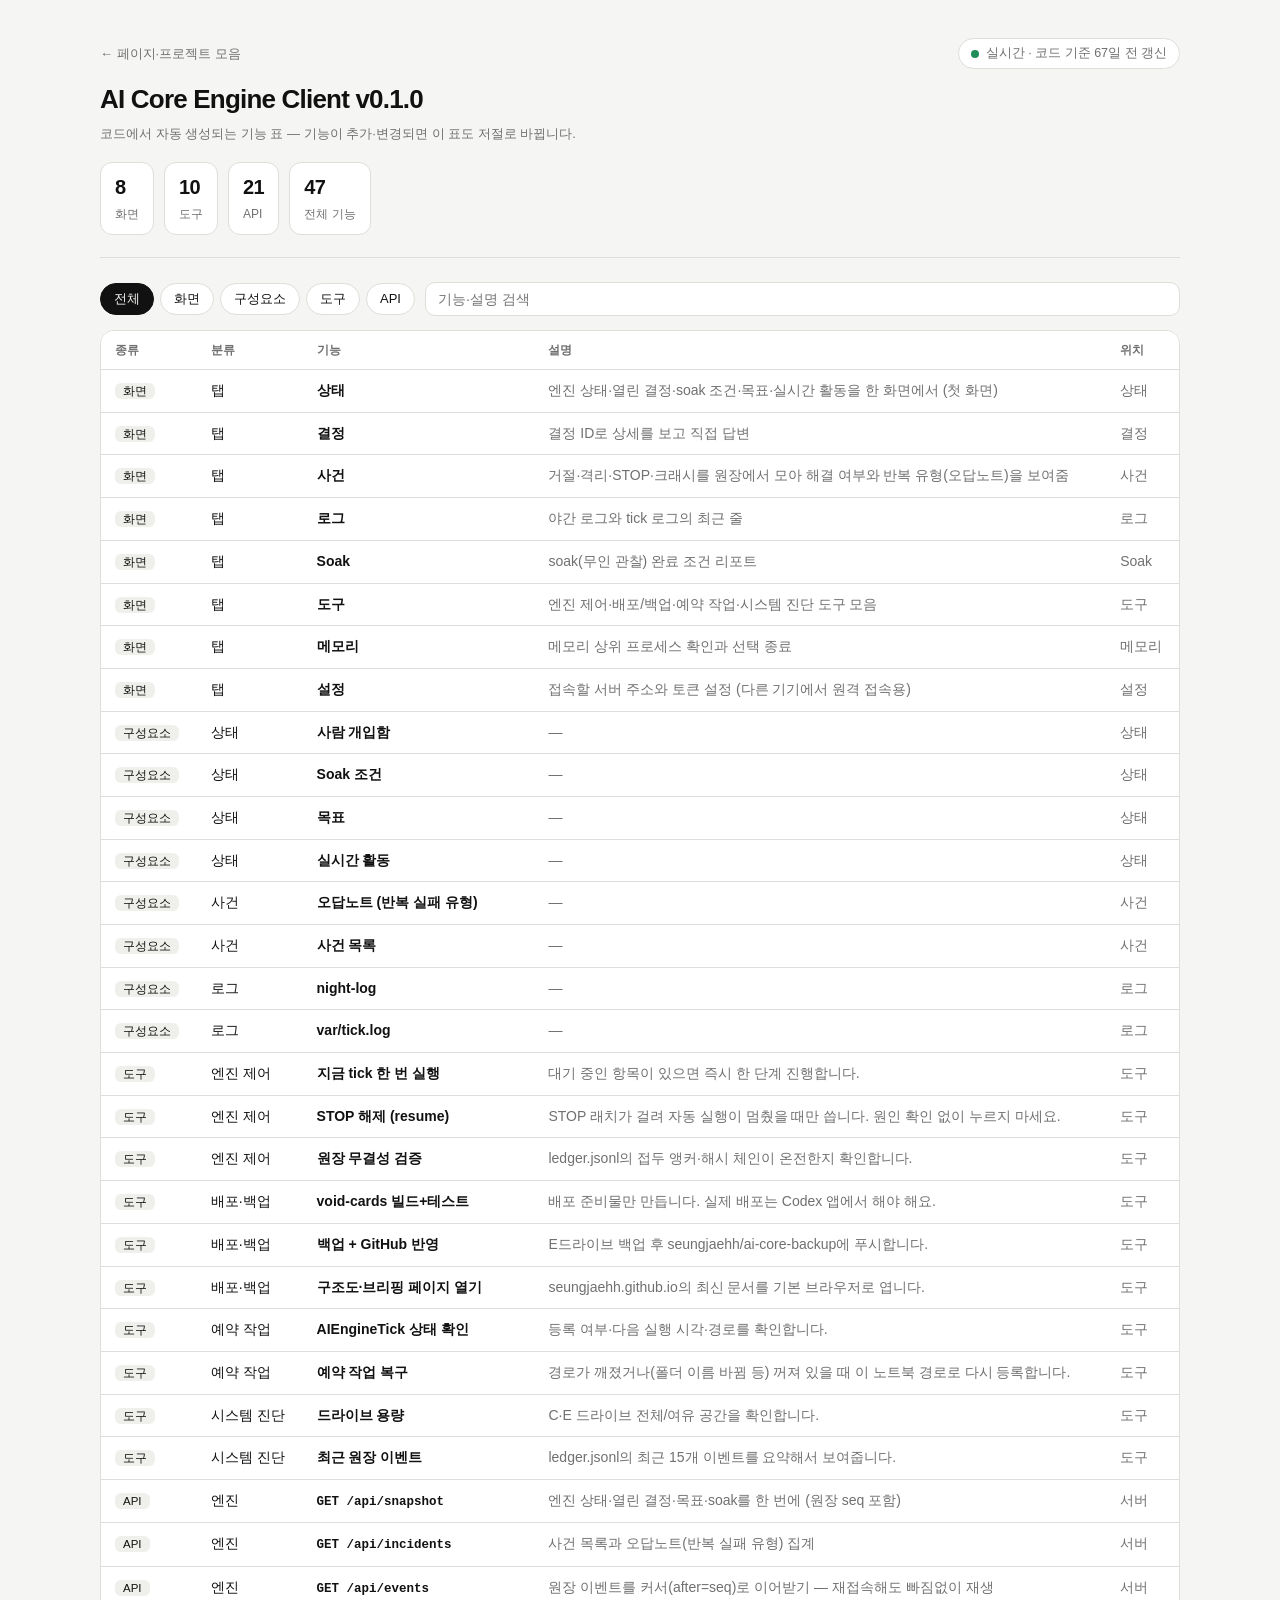
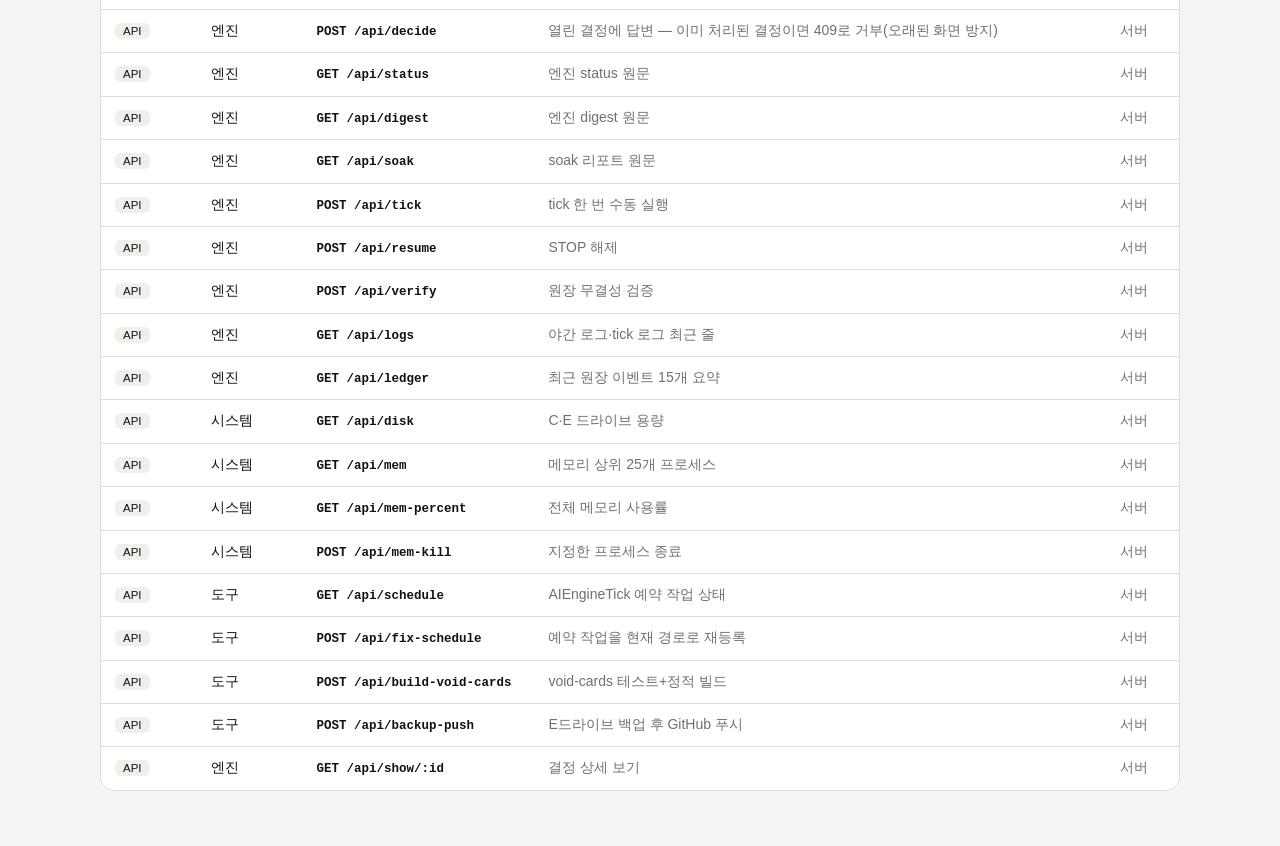
==== ai-engine-client/index.html @ 41620f81 "client features 0.1.0 (f2e60f420f7f)" ====
<!doctype html>
<html lang="ko">
<head>
<meta charset="utf-8">
<meta name="viewport" content="width=device-width, initial-scale=1">
<meta name="theme-color" content="#f5f5f3">
<meta name="description" content="AI Core Engine Client 기능 표 — 코드에서 자동 생성되어 실시간으로 갱신됩니다">
<title>클라이언트 기능표 · seungjaehh</title>
<style>
:root{color-scheme:light;--bg:#f5f5f3;--paper:#fff;--ink:#111;--muted:#707070;--line:#dededb;--soft:#efefec;--accent:#2f5fd0;--ok:#1f8f57;--new:#b4590b}
@media(prefers-color-scheme:dark){:root{color-scheme:dark;--bg:#080808;--paper:#151515;--ink:#f4f4f2;--muted:#aaa;--line:#303030;--soft:#242424;--accent:#7aa2ff;--ok:#4fd18b;--new:#f0a35a}}
*{box-sizing:border-box}
body{margin:0;background:var(--bg);color:var(--ink);font-family:-apple-system,BlinkMacSystemFont,"Segoe UI","Apple SD Gothic Neo","Noto Sans KR","Malgun Gothic",sans-serif;font-size:14px;line-height:1.55}
.wrap{width:min(1080px,calc(100% - 40px));margin:0 auto}
header{padding:38px 0 22px;border-bottom:1px solid var(--line)}
.top{display:flex;align-items:center;justify-content:space-between;gap:16px;flex-wrap:wrap}
a.back{color:var(--muted);text-decoration:none;font-size:13px}
h1{margin:10px 0 4px;font-size:26px;letter-spacing:-.8px}
.sub{color:var(--muted);font-size:13px}
.live{display:inline-flex;align-items:center;gap:7px;font-size:12.5px;color:var(--muted);background:var(--paper);border:1px solid var(--line);border-radius:999px;padding:5px 12px}
.dot{width:8px;height:8px;border-radius:50%;background:var(--ok);animation:pulse 2s infinite}
.dot.stale{background:#c9a227;animation:none}
@keyframes pulse{50%{opacity:.35}}
.chips{display:flex;gap:10px;flex-wrap:wrap;margin:18px 0 0}
.chip{background:var(--paper);border:1px solid var(--line);border-radius:12px;padding:9px 14px}
.chip b{display:block;font-size:20px;letter-spacing:-.5px}.chip span{font-size:12px;color:var(--muted)}
main{padding:24px 0 70px}
.bar{display:flex;gap:10px;align-items:center;flex-wrap:wrap;margin-bottom:14px}
.seg{display:flex;flex-wrap:wrap;gap:6px}
.seg button{border:1px solid var(--line);background:var(--paper);color:var(--ink);border-radius:999px;padding:6px 13px;font-size:13px;cursor:pointer}
.seg button[aria-pressed=true]{background:var(--ink);color:var(--bg);border-color:var(--ink)}
input[type=search]{flex:1;min-width:180px;border:1px solid var(--line);background:var(--paper);color:var(--ink);border-radius:10px;padding:8px 12px;font-size:14px}
.tbl{background:var(--paper);border:1px solid var(--line);border-radius:14px;overflow:auto}
table{border-collapse:collapse;width:100%;min-width:760px}
th{position:sticky;top:0;background:var(--paper);text-align:left;font-size:12px;color:var(--muted);font-weight:600;padding:10px 14px;border-bottom:1px solid var(--line);white-space:nowrap}
td{padding:10px 14px;border-bottom:1px solid var(--line);vertical-align:top}
tr:last-child td{border-bottom:0}
td.k span{font-size:11.5px;background:var(--soft);border-radius:6px;padding:2px 8px;white-space:nowrap}
td.n{font-weight:640;min-width:180px}td.n code{font-family:"Cascadia Mono",Consolas,monospace;font-size:12.5px;font-weight:600}
td.d{color:var(--muted);min-width:260px}td.w{white-space:nowrap;color:var(--muted)}
.badge{display:inline-block;font-size:11px;font-weight:700;border-radius:6px;padding:1px 7px;margin-left:6px;vertical-align:1px}
.badge.new{background:color-mix(in srgb,var(--new) 16%,transparent);color:var(--new)}
.badge.chg{background:color-mix(in srgb,var(--accent) 16%,transparent);color:var(--accent)}
tr.flash td{animation:flash 2.6s ease-out}
@keyframes flash{from{background:color-mix(in srgb,var(--accent) 22%,transparent)}to{background:transparent}}
.log{margin-top:22px;background:var(--paper);border:1px solid var(--line);border-radius:14px;padding:14px 18px}
.log h2{margin:0 0 8px;font-size:14px}.log ul{margin:0;padding:0;list-style:none;font-size:13px}
.log li{display:flex;gap:12px;padding:4px 0;color:var(--muted)}.log li time{min-width:118px}.log li b{color:var(--ink)}
.toast{position:fixed;left:50%;bottom:22px;transform:translate(-50%,20px);background:var(--ink);color:var(--bg);padding:10px 18px;border-radius:999px;font-size:13px;opacity:0;pointer-events:none;transition:.25s}
.toast.show{opacity:1;transform:translate(-50%,0)}
.empty{padding:26px;text-align:center;color:var(--muted)}
</style>
</head>
<body>
<div class="wrap">
  <header>
    <div class="top">
      <a class="back" href="../">← 페이지·프로젝트 모음</a>
      <span class="live" id="live"><i class="dot" id="dot"></i><span id="liveText">불러오는 중…</span></span>
    </div>
    <h1 id="title">AI Core Engine Client</h1>
    <div class="sub" id="sub">코드에서 자동 생성되는 기능 표 — 기능이 추가·변경되면 이 표도 저절로 바뀝니다.</div>
    <div class="chips" id="chips"></div>
  </header>
  <main>
    <div class="bar">
      <div class="seg" id="seg" role="group" aria-label="종류 필터"></div>
      <input id="q" type="search" placeholder="기능·설명 검색" autocomplete="off" spellcheck="false" aria-label="검색">
    </div>
    <div class="tbl"><table>
      <thead><tr><th>종류</th><th>분류</th><th>기능</th><th>설명</th><th>위치</th></tr></thead>
      <tbody id="rows"></tbody>
    </table></div>
    <div class="log" id="logBox" hidden><h2>최근 변경</h2><ul id="log"></ul></div>
  </main>
</div>
<div class="toast" id="toast" role="status"></div>
<script>
const $ = s => document.querySelector(s)
const KINDS = ['전체', '화면', '구성요소', '도구', 'API']
const WEEK = 7 * 24 * 3600 * 1000
let data = null, kind = '전체', lastOkAt = 0
let seen = new Set()

const mk = (tag, cls, text) => { const n = document.createElement(tag); if (cls) n.className = cls; if (text != null) n.textContent = text; return n }
const ago = ts => { const s = Math.max(0, (Date.now() - ts) / 1000); return s < 60 ? '방금' : s < 3600 ? `${Math.floor(s / 60)}분 전` : s < 86400 ? `${Math.floor(s / 3600)}시간 전` : `${Math.floor(s / 86400)}일 전` }

function renderSeg() {
  const seg = $('#seg'); seg.replaceChildren()
  for (const k of KINDS) {
    const b = mk('button', null, k); b.setAttribute('aria-pressed', String(k === kind))
    b.onclick = () => { kind = k; renderSeg(); renderRows() }
    seg.append(b)
  }
}

function renderChips() {
  const c = data.counts, box = $('#chips'); box.replaceChildren()
  for (const [label, n] of [['화면', c.screens], ['도구', c.tools], ['API', c.api], ['전체 기능', c.total]]) {
    const d = mk('div', 'chip'); d.append(mk('b', null, String(n)), mk('span', null, label)); box.append(d)
  }
}

function renderRows(flashIds = new Set()) {
  const q = $('#q').value.trim().toLowerCase(), body = $('#rows'); body.replaceChildren()
  const rows = data.features.filter(r => (kind === '전체' || r.kind === kind) && (!q || `${r.name} ${r.description} ${r.category} ${r.where}`.toLowerCase().includes(q)))
  if (!rows.length) { const tr = mk('tr'), td = mk('td', 'empty', '해당하는 기능 없음'); td.colSpan = 5; tr.append(td); body.append(tr); return }
  for (const r of rows) {
    const tr = mk('tr', flashIds.has(r.id) ? 'flash' : ''), name = mk('td', 'n')
    name.append(r.kind === 'API' ? mk('code', null, r.name) : document.createTextNode(r.name))
    if (r.firstSeen && Date.now() - Date.parse(r.firstSeen) < WEEK) name.append(mk('span', 'badge new', 'NEW'))
    else if (r.changedAt && Date.now() - Date.parse(r.changedAt) < WEEK) name.append(mk('span', 'badge chg', '변경'))
    const kd = mk('td', 'k'); kd.append(mk('span', null, r.kind))
    tr.append(kd, mk('td', null, r.category), name, mk('td', 'd', r.description || '—'), mk('td', 'w', r.where))
    body.append(tr)
  }
}

function renderLog() {
  const list = $('#log'); list.replaceChildren()
  const items = (data.changeLog ?? []).slice(0, 12)
  $('#logBox').hidden = !items.length
  for (const c of items) {
    const li = mk('li'), t = mk('time', null, new Date(c.at).toLocaleString('ko-KR', { hour12: false }))
    li.append(t, mk('b', null, c.type), document.createTextNode(c.name)); list.append(li)
  }
}

function toast(msg) { const t = $('#toast'); t.textContent = msg; t.classList.add('show'); setTimeout(() => t.classList.remove('show'), 3800) }

function renderLive() {
  const stale = Date.now() - lastOkAt > 150_000
  $('#dot').classList.toggle('stale', stale)
  $('#liveText').textContent = stale ? '연결 확인 중…' : `실시간 · 코드 기준 ${ago(Date.parse(data.generatedAt))} 갱신`
}

async function load(first) {
  try {
    const res = await fetch(`features.json?t=${Date.now()}`, { cache: 'no-store' })
    if (!res.ok) throw new Error(res.status)
    const next = await res.json()
    lastOkAt = Date.now()
    const changed = !data || next.contentHash !== data.contentHash
    const flash = new Set()
    if (data && changed) {
      const before = new Map(data.features.map(f => [f.id, f.description + f.name]))
      for (const f of next.features) if (!before.has(f.id) || before.get(f.id) !== f.description + f.name) flash.add(f.id)
    }
    data = next
    if (changed) {
      $('#title').textContent = `${data.product} v${data.version}`
      renderChips(); renderRows(flash); renderLog()
      if (!first && flash.size) toast(`기능표가 갱신됐어요 — ${flash.size}개 추가/변경`)
      else if (!first) toast('기능표가 갱신됐어요')
    }
    renderLive()
  } catch { if (data) renderLive(); else $('#liveText').textContent = '불러오기 실패 — 잠시 후 다시 시도' }
}

renderSeg()
$('#q').addEventListener('input', () => data && renderRows())
load(true)
setInterval(load, 30_000)
setInterval(() => data && renderLive(), 15_000)
</script>
</body>
</html>
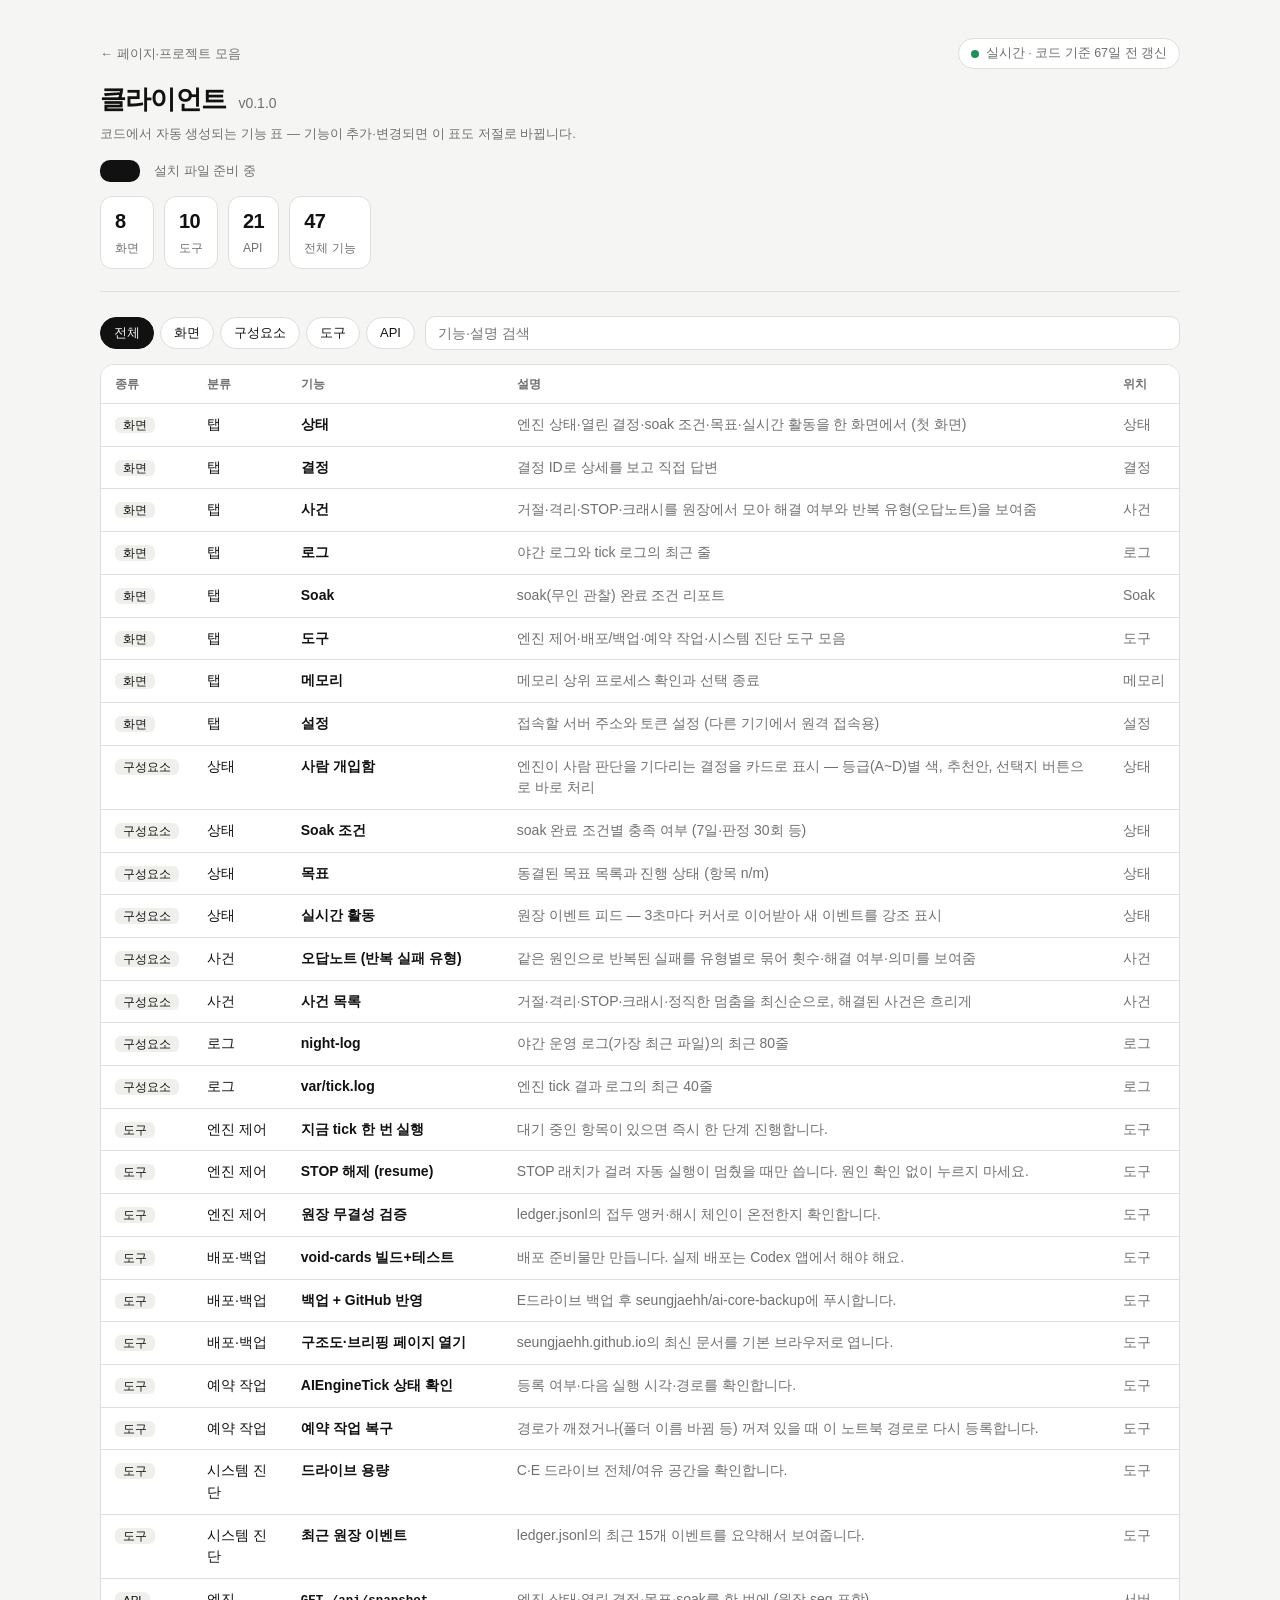
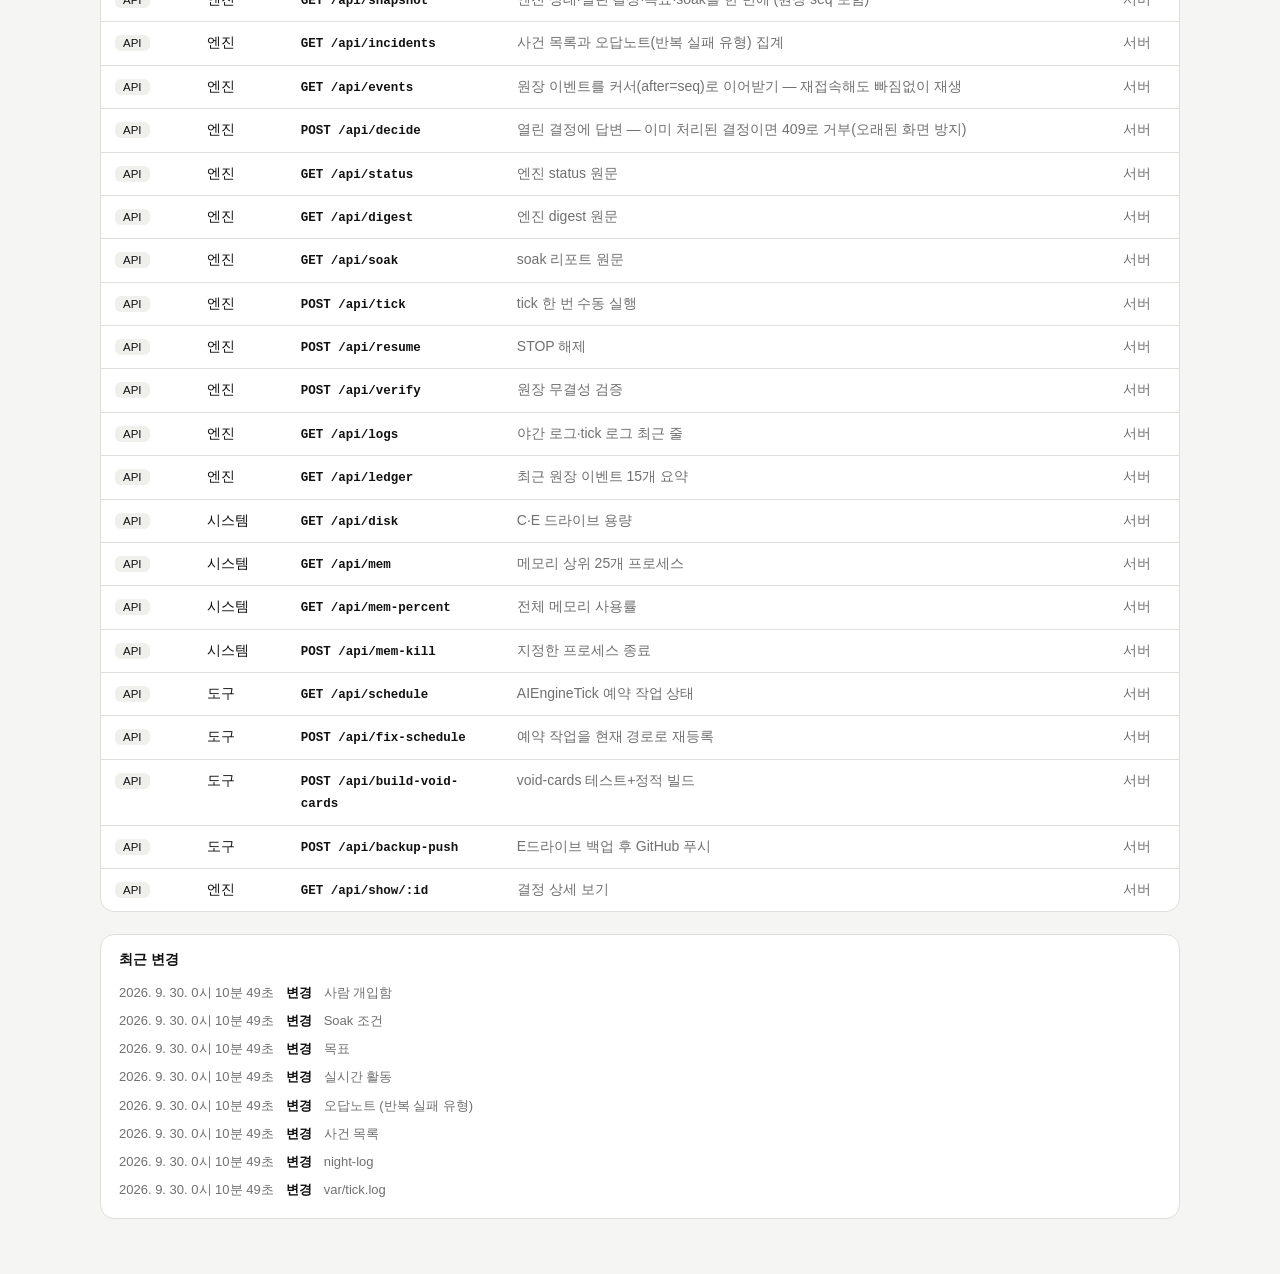
==== commit 551a71d8: "client features 0.1.0 (4671040fbbac)" ====
--- a/ai-engine-client/index.html
+++ b/ai-engine-client/index.html
@@ -4,8 +4,8 @@
 <meta charset="utf-8">
 <meta name="viewport" content="width=device-width, initial-scale=1">
 <meta name="theme-color" content="#f5f5f3">
-<meta name="description" content="AI Core Engine Client 기능 표 — 코드에서 자동 생성되어 실시간으로 갱신됩니다">
-<title>클라이언트 기능표 · seungjaehh</title>
+<meta name="description" content="클라이언트 — 설치 파일 다운로드와 기능 표 (코드에서 자동 생성, 실시간 갱신)">
+<title>클라이언트 · seungjaehh</title>
 <style>
 :root{color-scheme:light;--bg:#f5f5f3;--paper:#fff;--ink:#111;--muted:#707070;--line:#dededb;--soft:#efefec;--accent:#2f5fd0;--ok:#1f8f57;--new:#b4590b}
 @media(prefers-color-scheme:dark){:root{color-scheme:dark;--bg:#080808;--paper:#151515;--ink:#f4f4f2;--muted:#aaa;--line:#303030;--soft:#242424;--accent:#7aa2ff;--ok:#4fd18b;--new:#f0a35a}}
@@ -21,7 +21,11 @@
 .dot{width:8px;height:8px;border-radius:50%;background:var(--ok);animation:pulse 2s infinite}
 .dot.stale{background:#c9a227;animation:none}
 @keyframes pulse{50%{opacity:.35}}
-.chips{display:flex;gap:10px;flex-wrap:wrap;margin:18px 0 0}
+.dlrow{display:flex;align-items:center;gap:14px;flex-wrap:wrap;margin:16px 0 0}
+.dl{display:inline-flex;align-items:center;gap:10px;background:var(--ink);color:var(--bg);text-decoration:none;font-weight:650;border-radius:10px;padding:11px 20px}
+.dl small{font-weight:500;opacity:.7}.dlnote{color:var(--muted);font-size:13px}
+h1 small{font-size:14px;font-weight:500;color:var(--muted);letter-spacing:0;margin-left:6px}
+.chips{display:flex;gap:10px;flex-wrap:wrap;margin:14px 0 0}
 .chip{background:var(--paper);border:1px solid var(--line);border-radius:12px;padding:9px 14px}
 .chip b{display:block;font-size:20px;letter-spacing:-.5px}.chip span{font-size:12px;color:var(--muted)}
 main{padding:24px 0 70px}
@@ -58,8 +62,9 @@
       <a class="back" href="../">← 페이지·프로젝트 모음</a>
       <span class="live" id="live"><i class="dot" id="dot"></i><span id="liveText">불러오는 중…</span></span>
     </div>
-    <h1 id="title">AI Core Engine Client</h1>
+    <h1 id="title">클라이언트 <small id="ver"></small></h1>
     <div class="sub" id="sub">코드에서 자동 생성되는 기능 표 — 기능이 추가·변경되면 이 표도 저절로 바뀝니다.</div>
+    <div class="dlrow"><a class="dl" id="dl" hidden></a><span class="dlnote" id="dlnote">설치 파일 준비 중</span></div>
     <div class="chips" id="chips"></div>
   </header>
   <main>
@@ -148,7 +153,7 @@
     }
     data = next
     if (changed) {
-      $('#title').textContent = `${data.product} v${data.version}`
+      $('#ver').textContent = `v${data.version}`
       renderChips(); renderRows(flash); renderLog()
       if (!first && flash.size) toast(`기능표가 갱신됐어요 — ${flash.size}개 추가/변경`)
       else if (!first) toast('기능표가 갱신됐어요')
@@ -157,7 +162,22 @@
   } catch { if (data) renderLive(); else $('#liveText').textContent = '불러오기 실패 — 잠시 후 다시 시도' }
 }
 
+async function loadRelease() {
+  try {
+    const res = await fetch('https://api.github.com/repos/seungjaehh/seungjaehh.github.io/releases/latest', { headers: { Accept: 'application/vnd.github+json' } })
+    if (!res.ok) throw new Error(res.status)
+    const rel = await res.json()
+    const exe = (rel.assets || []).find(a => a.name.endsWith('.exe'))
+    if (!exe) throw new Error('no exe')
+    const a = $('#dl')
+    a.href = exe.browser_download_url
+    a.replaceChildren(document.createTextNode('Windows 다운로드'), mk('small', null, `${rel.tag_name.replace(/^client-/, '')} · ${Math.round(exe.size / 1048576)}MB`))
+    a.hidden = false; $('#dlnote').textContent = '설치 후 설정 탭에서 서버 주소와 토큰을 입력하세요'
+  } catch { /* no release yet: keep the placeholder */ }
+}
+
 renderSeg()
+loadRelease()
 $('#q').addEventListener('input', () => data && renderRows())
 load(true)
 setInterval(load, 30_000)
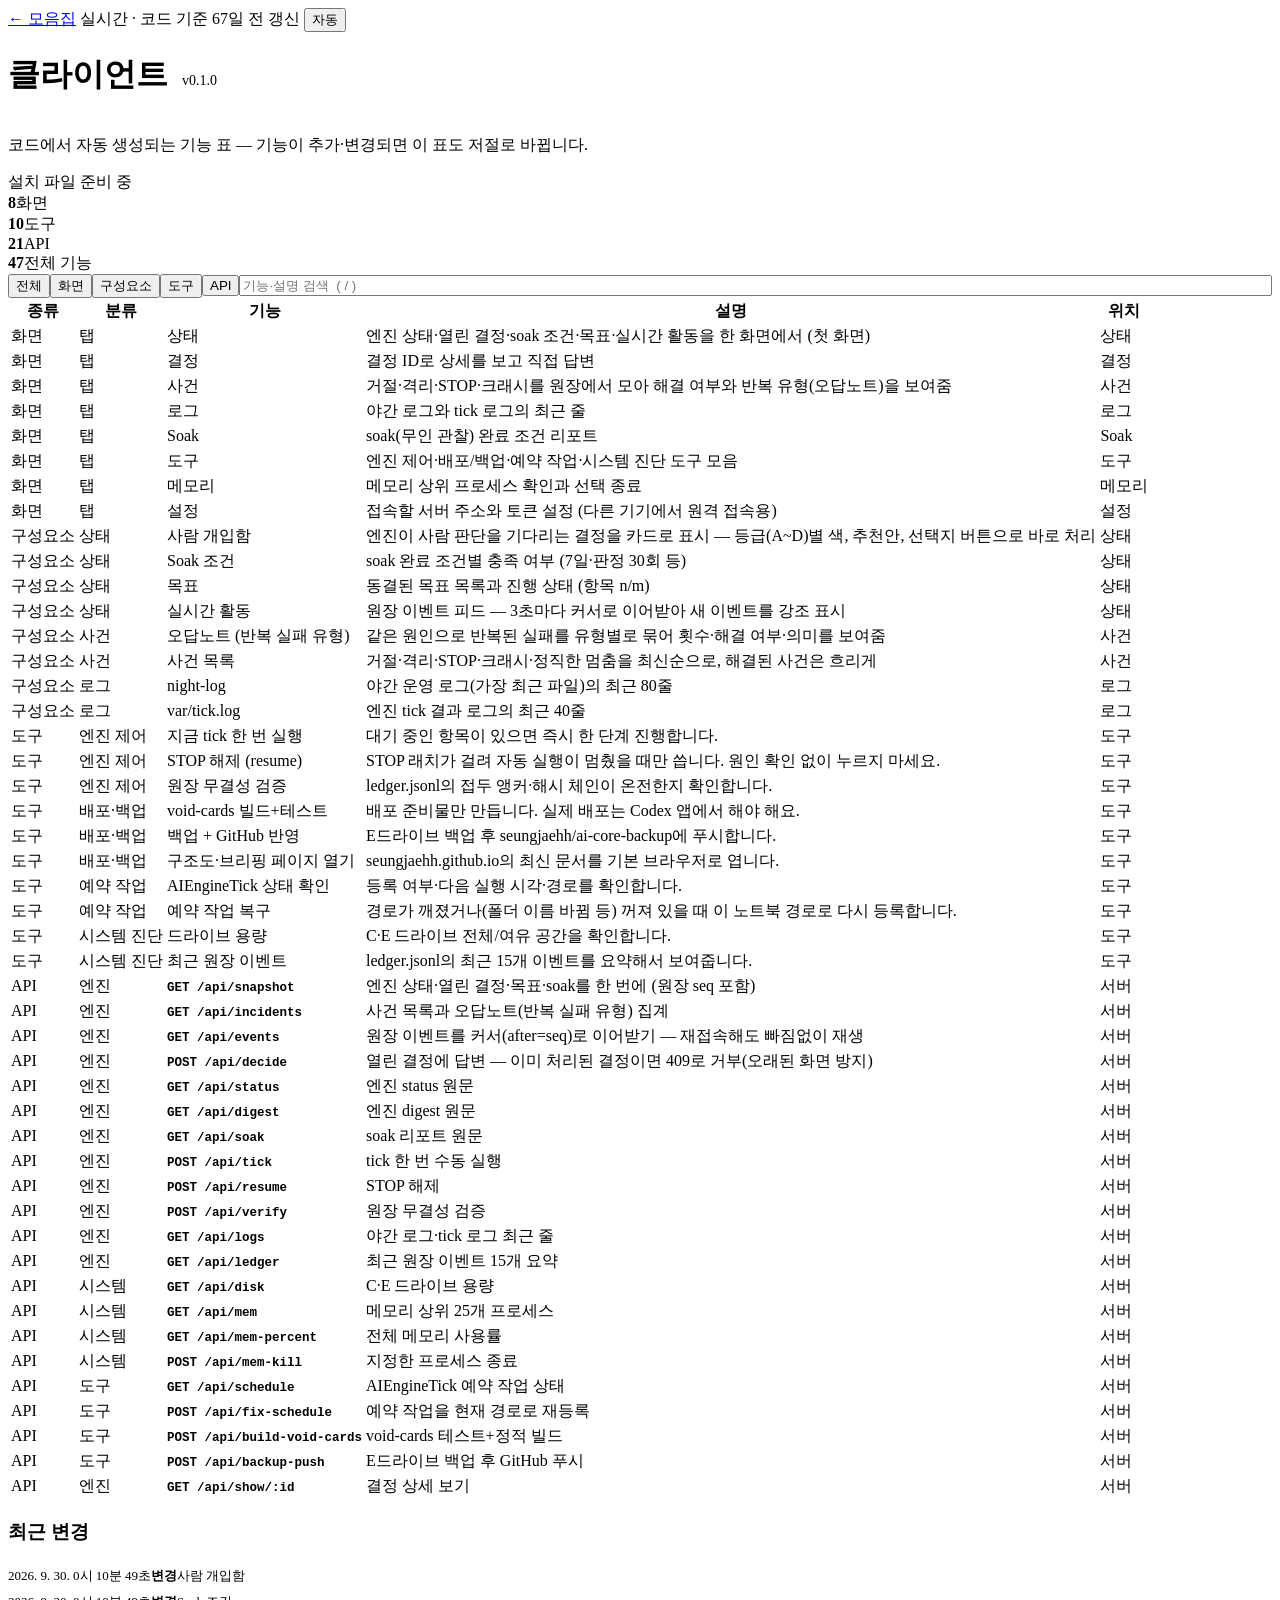
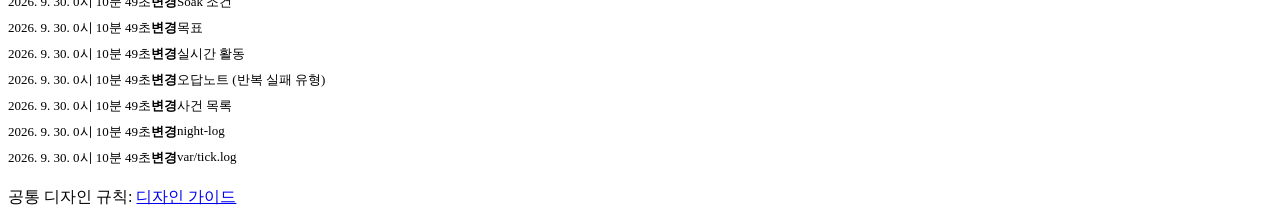
==== commit b1f02d0c: "client features 0.1.0 (4671040fbbac)" ====
--- a/ai-engine-client/index.html
+++ b/ai-engine-client/index.html
@@ -6,80 +6,54 @@
 <meta name="theme-color" content="#f5f5f3">
 <meta name="description" content="클라이언트 — 설치 파일 다운로드와 기능 표 (코드에서 자동 생성, 실시간 갱신)">
 <title>클라이언트 · seungjaehh</title>
+<link rel="stylesheet" href="../assets/ds.css">
 <style>
-:root{color-scheme:light;--bg:#f5f5f3;--paper:#fff;--ink:#111;--muted:#707070;--line:#dededb;--soft:#efefec;--accent:#2f5fd0;--ok:#1f8f57;--new:#b4590b}
-@media(prefers-color-scheme:dark){:root{color-scheme:dark;--bg:#080808;--paper:#151515;--ink:#f4f4f2;--muted:#aaa;--line:#303030;--soft:#242424;--accent:#7aa2ff;--ok:#4fd18b;--new:#f0a35a}}
-*{box-sizing:border-box}
-body{margin:0;background:var(--bg);color:var(--ink);font-family:-apple-system,BlinkMacSystemFont,"Segoe UI","Apple SD Gothic Neo","Noto Sans KR","Malgun Gothic",sans-serif;font-size:14px;line-height:1.55}
-.wrap{width:min(1080px,calc(100% - 40px));margin:0 auto}
-header{padding:38px 0 22px;border-bottom:1px solid var(--line)}
-.top{display:flex;align-items:center;justify-content:space-between;gap:16px;flex-wrap:wrap}
-a.back{color:var(--muted);text-decoration:none;font-size:13px}
-h1{margin:10px 0 4px;font-size:26px;letter-spacing:-.8px}
-.sub{color:var(--muted);font-size:13px}
-.live{display:inline-flex;align-items:center;gap:7px;font-size:12.5px;color:var(--muted);background:var(--paper);border:1px solid var(--line);border-radius:999px;padding:5px 12px}
-.dot{width:8px;height:8px;border-radius:50%;background:var(--ok);animation:pulse 2s infinite}
-.dot.stale{background:#c9a227;animation:none}
-@keyframes pulse{50%{opacity:.35}}
-.dlrow{display:flex;align-items:center;gap:14px;flex-wrap:wrap;margin:16px 0 0}
-.dl{display:inline-flex;align-items:center;gap:10px;background:var(--ink);color:var(--bg);text-decoration:none;font-weight:650;border-radius:10px;padding:11px 20px}
-.dl small{font-weight:500;opacity:.7}.dlnote{color:var(--muted);font-size:13px}
+.hero{display:grid;gap:var(--s-4)}
+.dlrow{display:flex;align-items:center;gap:var(--s-3);flex-wrap:wrap}
 h1 small{font-size:14px;font-weight:500;color:var(--muted);letter-spacing:0;margin-left:6px}
-.chips{display:flex;gap:10px;flex-wrap:wrap;margin:14px 0 0}
-.chip{background:var(--paper);border:1px solid var(--line);border-radius:12px;padding:9px 14px}
-.chip b{display:block;font-size:20px;letter-spacing:-.5px}.chip span{font-size:12px;color:var(--muted)}
-main{padding:24px 0 70px}
-.bar{display:flex;gap:10px;align-items:center;flex-wrap:wrap;margin-bottom:14px}
-.seg{display:flex;flex-wrap:wrap;gap:6px}
-.seg button{border:1px solid var(--line);background:var(--paper);color:var(--ink);border-radius:999px;padding:6px 13px;font-size:13px;cursor:pointer}
-.seg button[aria-pressed=true]{background:var(--ink);color:var(--bg);border-color:var(--ink)}
-input[type=search]{flex:1;min-width:180px;border:1px solid var(--line);background:var(--paper);color:var(--ink);border-radius:10px;padding:8px 12px;font-size:14px}
-.tbl{background:var(--paper);border:1px solid var(--line);border-radius:14px;overflow:auto}
-table{border-collapse:collapse;width:100%;min-width:760px}
-th{position:sticky;top:0;background:var(--paper);text-align:left;font-size:12px;color:var(--muted);font-weight:600;padding:10px 14px;border-bottom:1px solid var(--line);white-space:nowrap}
-td{padding:10px 14px;border-bottom:1px solid var(--line);vertical-align:top}
-tr:last-child td{border-bottom:0}
-td.k span{font-size:11.5px;background:var(--soft);border-radius:6px;padding:2px 8px;white-space:nowrap}
-td.n{font-weight:640;min-width:180px}td.n code{font-family:"Cascadia Mono",Consolas,monospace;font-size:12.5px;font-weight:600}
-td.d{color:var(--muted);min-width:260px}td.w{white-space:nowrap;color:var(--muted)}
+.bar{display:flex;gap:var(--s-3);align-items:center;flex-wrap:wrap;margin:var(--s-6) 0 var(--s-3)}
+.bar .field{flex:1;min-width:200px}
+.table td.n code{font-size:12.5px;font-weight:600}
 .badge{display:inline-block;font-size:11px;font-weight:700;border-radius:6px;padding:1px 7px;margin-left:6px;vertical-align:1px}
-.badge.new{background:color-mix(in srgb,var(--new) 16%,transparent);color:var(--new)}
-.badge.chg{background:color-mix(in srgb,var(--accent) 16%,transparent);color:var(--accent)}
+.badge.new{background:color-mix(in srgb,var(--warn) 16%,transparent);color:var(--warn)}
+.badge.chg{background:var(--brand-soft);color:var(--brand)}
 tr.flash td{animation:flash 2.6s ease-out}
-@keyframes flash{from{background:color-mix(in srgb,var(--accent) 22%,transparent)}to{background:transparent}}
-.log{margin-top:22px;background:var(--paper);border:1px solid var(--line);border-radius:14px;padding:14px 18px}
-.log h2{margin:0 0 8px;font-size:14px}.log ul{margin:0;padding:0;list-style:none;font-size:13px}
-.log li{display:flex;gap:12px;padding:4px 0;color:var(--muted)}.log li time{min-width:118px}.log li b{color:var(--ink)}
-.toast{position:fixed;left:50%;bottom:22px;transform:translate(-50%,20px);background:var(--ink);color:var(--bg);padding:10px 18px;border-radius:999px;font-size:13px;opacity:0;pointer-events:none;transition:.25s}
-.toast.show{opacity:1;transform:translate(-50%,0)}
-.empty{padding:26px;text-align:center;color:var(--muted)}
+@keyframes flash{from{background:var(--brand-soft)}to{background:transparent}}
+.log{margin-top:var(--s-5)}
+.log ul{margin:var(--s-2) 0 0;padding:0;list-style:none;font-size:13px}
+.log li{display:flex;gap:var(--s-3);padding:4px 0;color:var(--muted)}.log li time{min-width:118px}.log li b{color:var(--ink)}
+.empty-row{padding:var(--s-6);text-align:center;color:var(--muted)}
+.pill.stale{color:var(--warn);background:color-mix(in srgb,var(--warn) 14%,transparent)}
+@media(max-width:720px){.log li{flex-direction:column;gap:0}}
 </style>
 </head>
 <body>
-<div class="wrap">
-  <header>
-    <div class="top">
-      <a class="back" href="../">← 페이지·프로젝트 모음</a>
-      <span class="live" id="live"><i class="dot" id="dot"></i><span id="liveText">불러오는 중…</span></span>
-    </div>
+<header class="topbar"><div class="container">
+  <a class="back" href="../">← 모음집</a>
+  <span class="grow"></span>
+  <span class="pill pill-ok pill-live" id="live"><span id="liveText">불러오는 중…</span></span>
+  <button class="btn btn-quiet btn-sm" type="button" data-theme-toggle>자동</button>
+</div></header>
+<main class="container">
+  <div class="page-head hero">
     <h1 id="title">클라이언트 <small id="ver"></small></h1>
-    <div class="sub" id="sub">코드에서 자동 생성되는 기능 표 — 기능이 추가·변경되면 이 표도 저절로 바뀝니다.</div>
-    <div class="dlrow"><a class="dl" id="dl" hidden></a><span class="dlnote" id="dlnote">설치 파일 준비 중</span></div>
-    <div class="chips" id="chips"></div>
-  </header>
-  <main>
-    <div class="bar">
-      <div class="seg" id="seg" role="group" aria-label="종류 필터"></div>
-      <input id="q" type="search" placeholder="기능·설명 검색" autocomplete="off" spellcheck="false" aria-label="검색">
-    </div>
-    <div class="tbl"><table>
-      <thead><tr><th>종류</th><th>분류</th><th>기능</th><th>설명</th><th>위치</th></tr></thead>
-      <tbody id="rows"></tbody>
-    </table></div>
-    <div class="log" id="logBox" hidden><h2>최근 변경</h2><ul id="log"></ul></div>
-  </main>
-</div>
+    <p id="sub">코드에서 자동 생성되는 기능 표 — 기능이 추가·변경되면 이 표도 저절로 바뀝니다.</p>
+    <div class="dlrow"><a class="btn btn-primary btn-lg" id="dl" hidden></a><span class="muted small" id="dlnote">설치 파일 준비 중</span></div>
+    <div class="stats" id="chips"></div>
+  </div>
+  <div class="bar">
+    <div class="chips" id="seg" role="group" aria-label="종류 필터"></div>
+    <input id="q" class="field" data-search type="search" placeholder="기능·설명 검색  ( / )" autocomplete="off" spellcheck="false" aria-label="검색">
+  </div>
+  <div class="table-wrap"><table class="table">
+    <thead><tr><th>종류</th><th>분류</th><th>기능</th><th>설명</th><th>위치</th></tr></thead>
+    <tbody id="rows"></tbody>
+  </table></div>
+  <div class="card card-pad-sm log" id="logBox" hidden><h3>최근 변경</h3><ul id="log"></ul></div>
+  <p class="footer">공통 디자인 규칙: <a href="../ds/">디자인 가이드</a></p>
+</main>
 <div class="toast" id="toast" role="status"></div>
+<script src="../assets/ds.js"></script>
 <script>
 const $ = s => document.querySelector(s)
 const KINDS = ['전체', '화면', '구성요소', '도구', 'API']
@@ -93,7 +67,7 @@
 function renderSeg() {
   const seg = $('#seg'); seg.replaceChildren()
   for (const k of KINDS) {
-    const b = mk('button', null, k); b.setAttribute('aria-pressed', String(k === kind))
+    const b = mk('button', 'chip', k); b.type = 'button'; b.setAttribute('aria-pressed', String(k === kind))
     b.onclick = () => { kind = k; renderSeg(); renderRows() }
     seg.append(b)
   }
@@ -102,21 +76,24 @@
 function renderChips() {
   const c = data.counts, box = $('#chips'); box.replaceChildren()
   for (const [label, n] of [['화면', c.screens], ['도구', c.tools], ['API', c.api], ['전체 기능', c.total]]) {
-    const d = mk('div', 'chip'); d.append(mk('b', null, String(n)), mk('span', null, label)); box.append(d)
+    const d = mk('div', 'stat'); d.append(mk('b', null, String(n)), mk('span', null, label)); box.append(d)
   }
 }
 
 function renderRows(flashIds = new Set()) {
   const q = $('#q').value.trim().toLowerCase(), body = $('#rows'); body.replaceChildren()
   const rows = data.features.filter(r => (kind === '전체' || r.kind === kind) && (!q || `${r.name} ${r.description} ${r.category} ${r.where}`.toLowerCase().includes(q)))
-  if (!rows.length) { const tr = mk('tr'), td = mk('td', 'empty', '해당하는 기능 없음'); td.colSpan = 5; tr.append(td); body.append(tr); return }
+  if (!rows.length) { const tr = mk('tr'), td = mk('td', 'empty-row', '해당하는 기능 없음'); td.colSpan = 5; tr.append(td); body.append(tr); return }
   for (const r of rows) {
-    const tr = mk('tr', flashIds.has(r.id) ? 'flash' : ''), name = mk('td', 'n')
+    const tr = mk('tr', flashIds.has(r.id) ? 'flash' : ''), name = mk('td', 'n'); name.dataset.area = 'name'
     name.append(r.kind === 'API' ? mk('code', null, r.name) : document.createTextNode(r.name))
     if (r.firstSeen && Date.now() - Date.parse(r.firstSeen) < WEEK) name.append(mk('span', 'badge new', 'NEW'))
     else if (r.changedAt && Date.now() - Date.parse(r.changedAt) < WEEK) name.append(mk('span', 'badge chg', '변경'))
-    const kd = mk('td', 'k'); kd.append(mk('span', null, r.kind))
-    tr.append(kd, mk('td', null, r.category), name, mk('td', 'd', r.description || '—'), mk('td', 'w', r.where))
+    const kd = mk('td'); kd.dataset.area = 'kind'; kd.append(mk('span', 'tag', r.kind))
+    const cat = mk('td', null, r.category); cat.dataset.area = 'cat'
+    const desc = mk('td', 'd', r.description || '—'); desc.dataset.area = 'desc'
+    const where = mk('td', 'w', r.where); where.dataset.area = 'where'
+    tr.append(kd, cat, name, desc, where)
     body.append(tr)
   }
 }
@@ -135,7 +112,7 @@
 
 function renderLive() {
   const stale = Date.now() - lastOkAt > 150_000
-  $('#dot').classList.toggle('stale', stale)
+  $('#live').className = 'pill pill-live ' + (stale ? 'pill-warn' : 'pill-ok')
   $('#liveText').textContent = stale ? '연결 확인 중…' : `실시간 · 코드 기준 ${ago(Date.parse(data.generatedAt))} 갱신`
 }
 
@@ -171,7 +148,7 @@
     if (!exe) throw new Error('no exe')
     const a = $('#dl')
     a.href = exe.browser_download_url
-    a.replaceChildren(document.createTextNode('Windows 다운로드'), mk('small', null, `${rel.tag_name.replace(/^client-/, '')} · ${Math.round(exe.size / 1048576)}MB`))
+    a.replaceChildren(document.createTextNode('Windows 다운로드 '), mk('small', null, `${rel.tag_name.replace(/^client-/, '')} · ${Math.round(exe.size / 1048576)}MB`))
     a.hidden = false; $('#dlnote').textContent = '설치 후 설정 탭에서 서버 주소와 토큰을 입력하세요'
   } catch { /* no release yet: keep the placeholder */ }
 }
